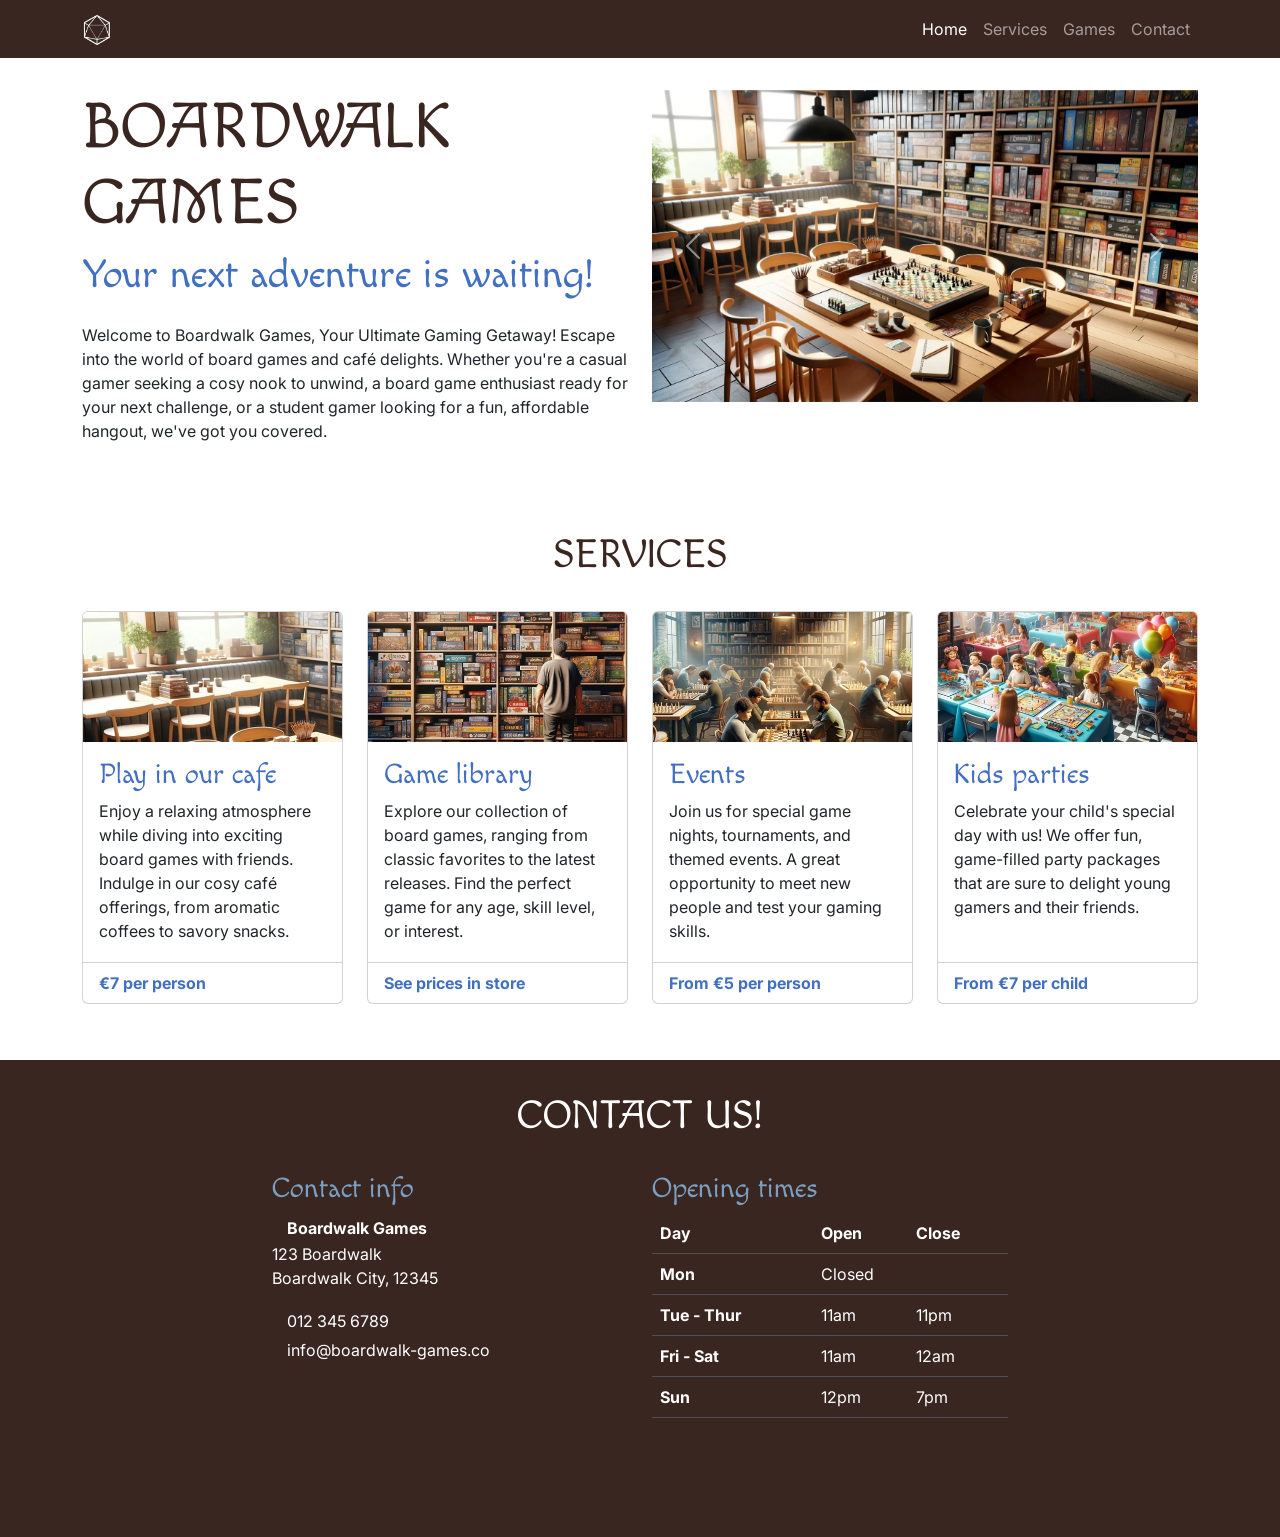
==== index.html @ fcf5553b "Style the contact section" ====
<!doctype html>
<html lang="en">
  <head>
    <meta charset="utf-8" />
    <meta name="viewport" content="width=device-width, initial-scale=1" />
    <meta
      name="description"
      content="Boardwalk Games, your ultimate gaming retreat!  Perfect for casual gamers, enthusiasts, and student gatherings.  Visit us for your next adventure in board gaming."
    />
    <title>Boardwalk Games | Home</title>

    <!-- favicons generated by favicon.io -->
    <link
      rel="apple-touch-icon"
      sizes="180x180"
      href="./assets/images/apple-touch-icon.png"
    />
    <link
      rel="icon"
      type="image/png"
      sizes="32x32"
      href="./assets/images/favicon-32x32.png"
    />
    <link
      rel="icon"
      type="image/png"
      sizes="16x16"
      href="./assets/images/favicon-16x16.png"
    />

    <!-- Bootstrap CSS -->
    <link
      href="https://cdn.jsdelivr.net/npm/bootstrap@5.3.8/dist/css/bootstrap.min.css"
      rel="stylesheet"
      integrity="sha384-sRIl4kxILFvY47J16cr9ZwB07vP4J8+LH7qKQnuqkuIAvNWLzeN8tE5YBujZqJLB"
      crossorigin="anonymous"
    />

    <!-- Font Awesome kit -->
    <link rel="stylesheet" href="./assets/css/all.min.css" />

    <!-- Custom CSS -->
    <link rel="stylesheet" href="./assets/css/style.css" />
  </head>

  <!-- Classes on body set to work with mt-auto on footer to ensure it always stays at the bottom of the page -->
  <body class="d-flex flex-column min-vh-100">
    <!-- Navigation -->
    <nav id="navbar" class="navbar navbar-expand-lg" data-bs-theme="dark">
      <div class="container">
        <a class="navbar-brand" href="index.html">
          <img
            src="./assets/images/logo-sm-white.png"
            alt="Boardwalk Games logo"
            class="logo"
          />
        </a>
        <button
          class="navbar-toggler"
          type="button"
          data-bs-toggle="collapse"
          data-bs-target="#navbarNav"
          aria-controls="navbarNav"
          aria-expanded="false"
          aria-label="Toggle navigation"
        >
          <span class="navbar-toggler-icon"></span>
        </button>
        <div class="collapse navbar-collapse" id="navbarNav">
          <ul class="navbar-nav ms-auto">
            <li class="nav-item">
              <a class="nav-link active" aria-current="page" href="index.html"
                >Home</a
              >
            </li>
            <li class="nav-item">
              <a class="nav-link" href="#">Services</a>
            </li>
            <li class="nav-item">
              <a class="nav-link" href="game-library.html">Games</a>
            </li>
            <li class="nav-item">
              <a class="nav-link" href="#contact">Contact</a>
            </li>
          </ul>
        </div>
      </div>
    </nav>

    <!-- Header with carousel -->
    <header id="header" class="container section">
      <div class="row">
        <div class="col-12 col-xl-6 text-center text-xl-start">
          <h1 class="display-3">Boardwalk Games</h1>
          <p class="lead display-6 sub-heading-color">
            Your next adventure is waiting!
          </p>
          <p class="my-4">
            Welcome to Boardwalk Games, Your Ultimate Gaming Getaway! Escape
            into the world of board games and café delights. Whether you're a
            casual gamer seeking a cosy nook to unwind, a board game enthusiast
            ready for your next challenge, or a student gamer looking for a fun,
            affordable hangout, we've got you covered.
          </p>
        </div>
        <div class="col-12 col-xl-6">
          <div
            id="carouselExampleAutoplaying"
            class="carousel slide"
            data-bs-ride="carousel"
          >
            <div class="carousel-inner">
              <div class="carousel-item active">
                <img
                  src="./assets/images/boardwalk-games-carousel-image-1.webp"
                  class="d-block w-100"
                  alt="The inside of Boardwalk Games with bookshelves filled with boardgames, and wooden tables to play at"
                />
              </div>
              <div class="carousel-item">
                <img
                  src="./assets/images/boardwalk-games-carousel-image-2.webp"
                  class="d-block w-100"
                  alt="The inside of Boardwalk Games with bookshelves filled with boardgames, and wooden tables to play at"
                />
              </div>
              <div class="carousel-item">
                <img
                  src="./assets/images/boardwalk-games-carousel-image-3.webp"
                  class="d-block w-100"
                  alt="The inside of Boardwalk Games with bookshelves filled with boardgames, and wooden tables to play at"
                />
              </div>
              <div class="carousel-item">
                <img
                  src="./assets/images/boardwalk-games-carousel-image-4.webp"
                  class="d-block w-100"
                  alt="The back-room at Boardwalk Games set up for a Dungeons and Dragons evening"
                />
              </div>
              <div class="carousel-item">
                <img
                  src="./assets/images/boardwalk-games-carousel-image-5.webp"
                  class="d-block w-100"
                  alt="A cup of steaming coffee on a wooden table, some playing cards, and a notebook"
                />
              </div>
              <div class="carousel-item">
                <img
                  src="./assets/images/boardwalk-games-carousel-image-6.webp"
                  class="d-block w-100"
                  alt="Students playing a card game at Boardwalk Games"
                />
              </div>
            </div>
            <button
              class="carousel-control-prev"
              type="button"
              data-bs-target="#carouselExampleAutoplaying"
              data-bs-slide="prev"
            >
              <span
                class="carousel-control-prev-icon"
                aria-hidden="true"
              ></span>
              <span class="visually-hidden">Previous</span>
            </button>
            <button
              class="carousel-control-next"
              type="button"
              data-bs-target="#carouselExampleAutoplaying"
              data-bs-slide="next"
            >
              <span
                class="carousel-control-next-icon"
                aria-hidden="true"
              ></span>
              <span class="visually-hidden">Next</span>
            </button>
          </div>
        </div>
      </div>
    </header>

    <!-- main element to hold all key sections of the home page. It is not part of the grid structure -->
    <main>
      <!-- Services section -->
      <section id="services" class="container section">
        <div class="row">
          <div class="col-12 text-center">
            <h2 class="display-6">Services</h2>
          </div>
          <div class="col-12 col-md-6 col-xl-3">
            <div class="card">
              <img
                src="./assets/images/services-1.webp"
                class="card-img-top"
                alt="Boardwalk games cafe table by a window, stacks of boardgames can be seen on the table"
              />
              <div class="card-body">
                <h3 class="card-title sub-heading-color">Play in our cafe</h3>
                <p class="card-text">
                  Enjoy a relaxing atmosphere while diving into exciting board
                  games with friends. Indulge in our cosy café offerings, from
                  aromatic coffees to savory snacks.
                </p>
              </div>
              <div class="card-footer">
                <p class="mb-0">€7 per person</p>
              </div>
            </div>
          </div>
          <div class="col-12 col-md-6 col-xl-3">
            <div class="card">
              <img
                src="./assets/images/services-2.webp"
                class="card-img-top"
                alt="Board games stacked in bookshelves, a man can be seen browsing the shelves"
              />
              <div class="card-body">
                <!-- bootstrap cards come as h5 by default, changed to h3 to fit project heading hierarchy -->
                <h3 class="card-title sub-heading-color">Game library</h3>
                <p class="card-text">
                  Explore our collection of board games, ranging from classic
                  favorites to the latest releases. Find the perfect game for
                  any age, skill level, or interest.
                </p>
              </div>
              <div class="card-footer">
                <p class="mb-0">See prices in store</p>
              </div>
            </div>
          </div>
          <div class="col-12 col-md-6 col-xl-3">
            <div class="card">
              <img src="./assets/images/services-3.webp" class="card-img-top" />
              <div class="card-body">
                <h3 class="card-title sub-heading-color">Events</h3>
                <p class="card-text">
                  Join us for special game nights, tournaments, and themed
                  events. A great opportunity to meet new people and test your
                  gaming skills.
                </p>
              </div>
              <div class="card-footer">
                <p class="mb-0">From €5 per person</p>
              </div>
            </div>
          </div>
          <div class="col-12 col-md-6 col-xl-3">
            <div class="card">
              <img
                src="./assets/images/services-4.webp"
                class="card-img-top"
                alt="A kids party being held at Boardwalk Games"
              />
              <div class="card-body">
                <h3 class="card-title sub-heading-color">Kids parties</h3>
                <p class="card-text">
                  Celebrate your child's special day with us! We offer fun,
                  game-filled party packages that are sure to delight young
                  gamers and their friends.
                </p>
              </div>
              <div class="card-footer">
                <p class="mb-0">From €7 per child</p>
              </div>
            </div>
          </div>
        </div>
      </section>
    </main>

    <!-- Footer / contact section -->
    <!-- mt-auto added to push footer to the bottom of the page -->
    <footer id="contact" class="mt-auto">
      <div class="container section">
        <div class="row justify-content-center">
          <div class="col-12 text-center">
            <h2 class="display-6">Contact us!</h2>
          </div>
          <!-- Contact info -->
          <div class="col-12 col-md-6 col-xl-4">
            <h3 class="sub-heading-color">Contact info</h3>
            <address>
              <strong
                ><i class="fa-solid fa-location-dot"></i> Boardwalk
                Games</strong
              ><br />
              123 Boardwalk<br />
              Boardwalk City, 12345
            </address>
            <p>
              <i class="fa-solid fa-phone"></i> 012 345 6789<br />
              <i class="fa-regular fa-paper-plane"></i> info@boardwalk-games.co
            </p>
            <div class="social-links my-4">
              <a
                href="https://www.instagram.com"
                target="_blank"
                aria-label="Visit our Instagram page (opens in a new tab)"
                rel="noopener"
                ><i class="fa-brands fa-instagram"></i
              ></a>
              <a
                href="https://www.facebook.com"
                target="_blank"
                aria-label="Visit our Facebook page (opens in a new tab)"
                rel="noopener"
                ><i class="fa-brands fa-square-facebook"></i
              ></a>
              <a
                href="https://www.x.com"
                target="_blank"
                aria-label="Visit our X feed (opens in a new tab)"
                rel="noopener"
                ><i class="fa-brands fa-x-twitter"></i
              ></a>
            </div>
          </div>

          <!-- Opening times -->
          <div class="col-12 col-md-6 col-xl-4">
            <h3 class="sub-heading-color">Opening times</h3>
            <table class="table table-dark">
              <thead>
                <tr>
                  <th scope="col">Day</th>
                  <th scope="col">Open</th>
                  <th scope="col">Close</th>
                </tr>
              </thead>
              <tbody>
                <tr>
                  <th scope="row">Mon</th>
                  <td colspan="2">Closed</td>
                </tr>
                <tr>
                  <th scope="row">Tue - Thur</th>
                  <td>11am</td>
                  <td>11pm</td>
                </tr>
                <tr>
                  <th scope="row">Fri - Sat</th>
                  <td>11am</td>
                  <td>12am</td>
                </tr>
                <tr>
                  <th scope="row">Sun</th>
                  <td>12pm</td>
                  <td>7pm</td>
                </tr>
              </tbody>
            </table>
          </div>
        </div>
      </div>
    </footer>

    <!-- Bootstrap JS -->
    <script
      src="https://cdn.jsdelivr.net/npm/bootstrap@5.3.8/dist/js/bootstrap.bundle.min.js"
      integrity="sha384-FKyoEForCGlyvwx9Hj09JcYn3nv7wiPVlz7YYwJrWVcXK/BmnVDxM+D2scQbITxI"
      crossorigin="anonymous"
    ></script>
  </body>
</html>
---- assets/css/style.css ----
/* Google Fonts import */
@import url('https://fonts.googleapis.com/css2?family=Inter:ital,opsz,wght@0,14..32,100..900;1,14..32,100..900&family=Macondo&display=swap');

/* CSS Variables */
:root {
    --primary-font: "Inter", sans-serif;
    --secondary-font: "Macondo", cursive;
    --primary-color: #3a2620; /* dark brown */
    --secondary-color: #aa9581; /* light brown */
    --highlight-color: #416fc2; /* blue */
    --highlight-color-light: #7a9fc2; /* light blue */
}

/* Global styles */

body {
    font-family: var(--primary-font);
}

h1,
h2,
h3 {
    font-family: var(--secondary-font);
    color: var(--primary-color);
}

h1,
h2 {
    text-transform: uppercase;
}

h2 {
    margin-bottom: 2rem;
}

.sub-heading-color {
    color: var(--highlight-color);
}

.section {
    margin-top: 2rem;
    margin-bottom: 2rem;
}

/* Navbar */

#navbar {
    background-color: var(--primary-color);
}

#navbar .logo {
    width: 30px;
}

/* Header */

#header .lead {
    font-family: var(--secondary-font);
}

/* Services */

#services .card-footer {
    font-weight: bold;
    color: var(--highlight-color);
    background-color: transparent;
}

#services .card {
    margin-bottom: 1.5rem;
}

/* Game library cards */

#new-games .card,
#fav-games .card {
    border: none;
}

/* Footer / contact */

#contact {
    background-color: var(--primary-color);
    color: white;
    padding-bottom: 3rem;
}

#contact h2 {
    color: white;
}

#contact .sub-heading-color {
    color: var(--highlight-color-light);
}

#contact i {
    color: var(--secondary-color);
    font-size: 1.2rem;
    margin-right: 15px;
}

#contact .social-links i {
    color: var(--highlight-color-light);
    font-size: 1.9rem;
    transition: color 0.3s ease-in-out;
}

#contact .social-links i:hover {
    color: var(--secondary-color);
}

#contact .table-dark * {
    background-color: transparent;
}

/* grid visualisation CSS for testing */

/* .container,
.row {
    border: 2px solid black;
}

.col-12 {
    border: 2px solid white;
    background-color: lightgray;
} */

/* Media queries */

/* Medium devices (tablets, 768px and up) */
@media screen and (min-width: 768px) {
    /* Make all service cards the same height for consistency */
    #services .card-body {
        min-height: 191px;
    }
}

/* Large devices (small laptops, 992px and up) */
@media screen and (min-width: 992px) {
    /* Make all service cards the same height for consistency */
    #services .card-body {
        min-height: auto;
    }
}

/* xl devices (large desktops, 1200px and up) */
@media screen and (min-width: 1200px) {
    /* Make all service cards the same height for consistency */
    #services .card-body {
        min-height: 220px;
    }
}

/* xxl devices (larger desktops, 1400px and up) */
@media screen and (min-width: 1400px) {
    /* Make all service cards the same height for consistency */
    #services .card-body {
        min-height: 195px;
    }
}
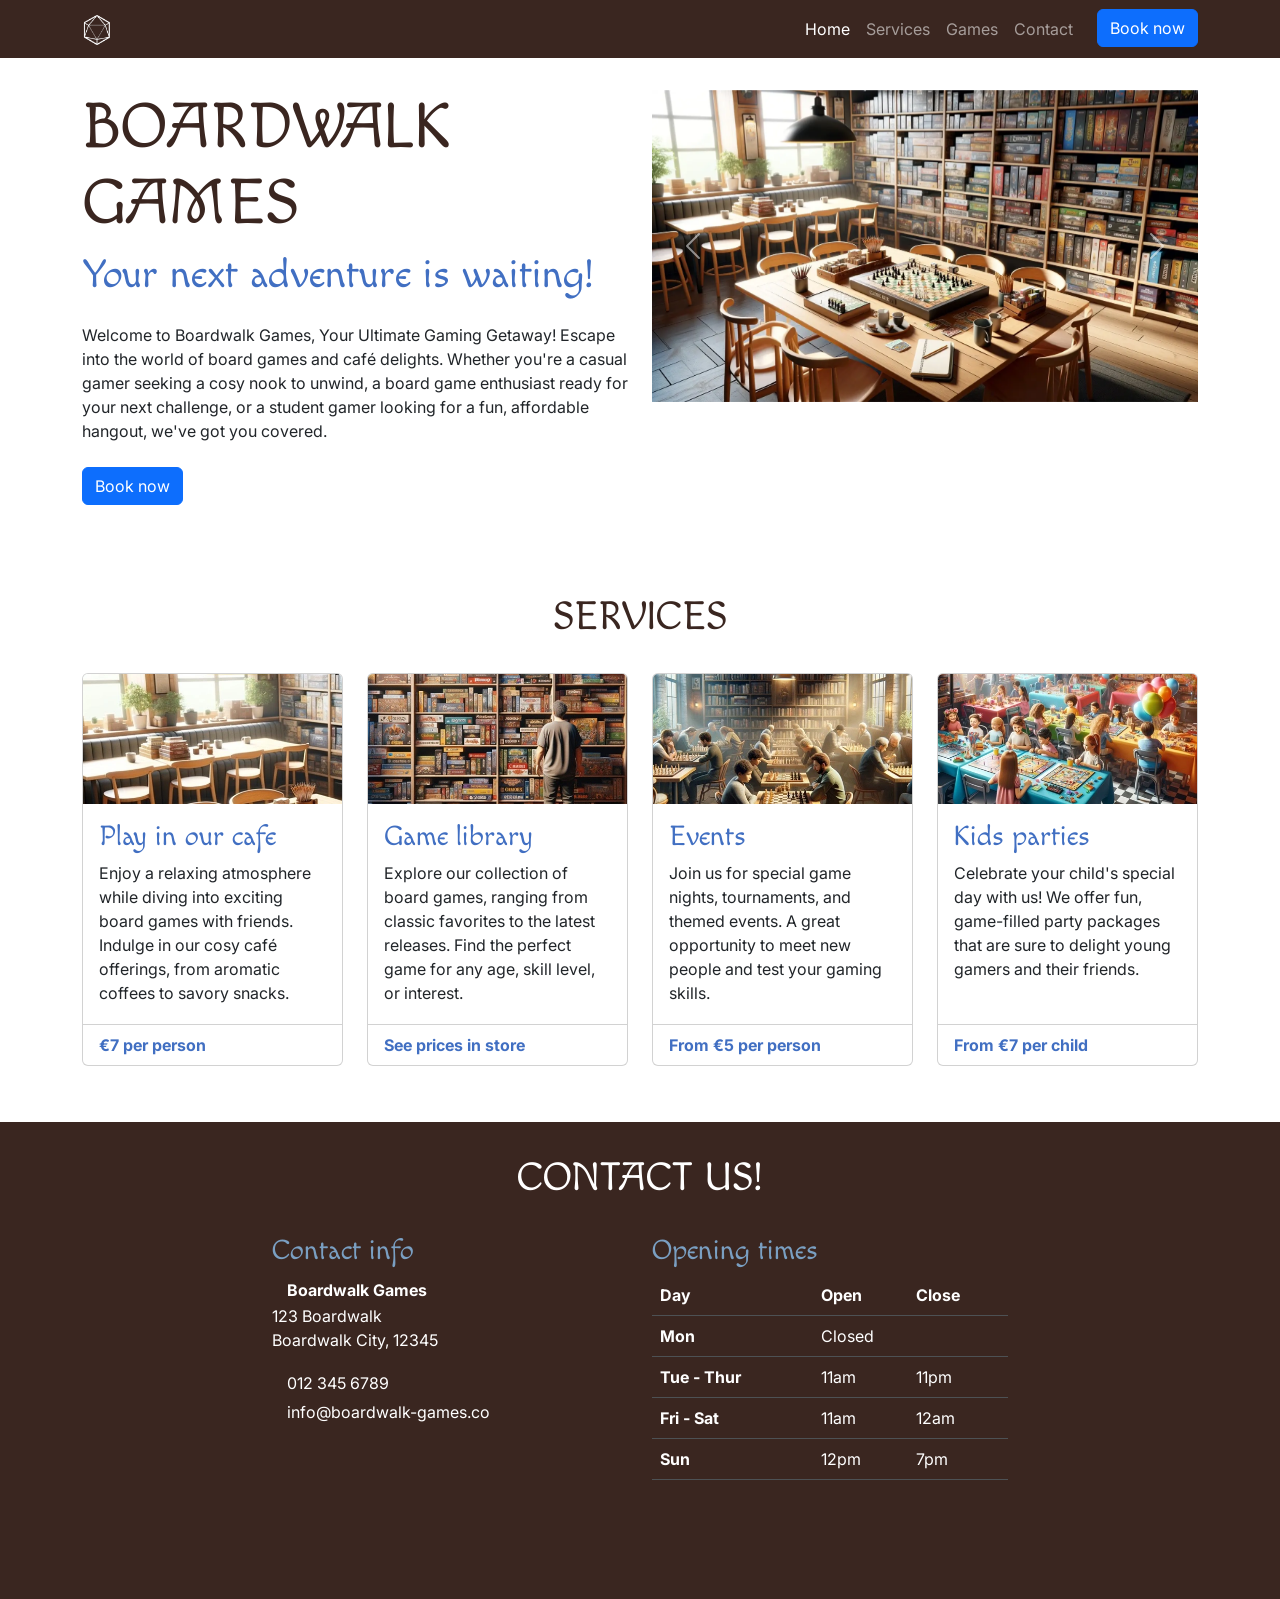
==== commit 76a2d917: "Add the booking inquiry form" ====
--- a/index.html
+++ b/index.html
@@ -82,6 +82,9 @@
             <li class="nav-item">
               <a class="nav-link" href="#contact">Contact</a>
             </li>
+            <li class="nav-item">
+                <a href="booking.html" class="btn btn-primary ms-lg-3">Book now</a>
+            </li>
           </ul>
         </div>
       </div>
@@ -102,6 +105,7 @@
             ready for your next challenge, or a student gamer looking for a fun,
             affordable hangout, we've got you covered.
           </p>
+          <a href="booking.html" class="btn btn-primary mb-4">Book now</a>
         </div>
         <div class="col-12 col-xl-6">
           <div
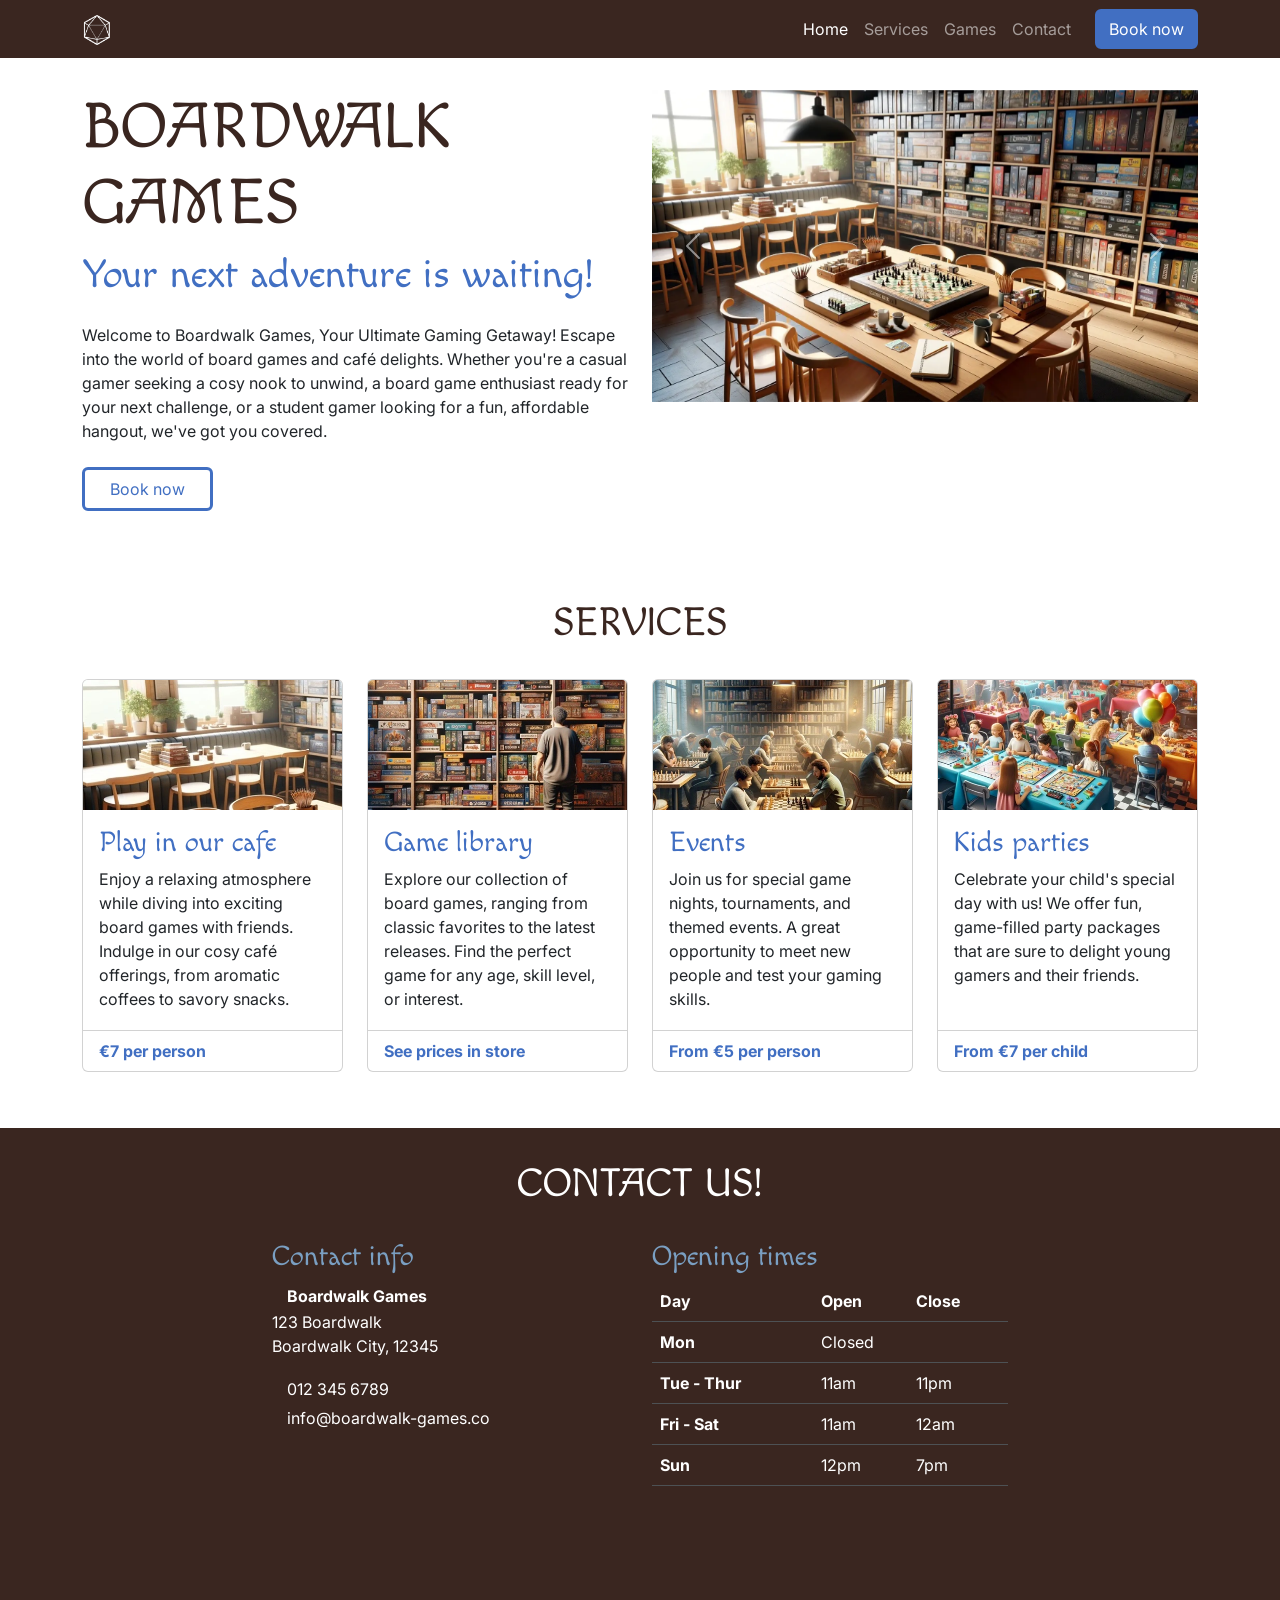
==== commit 7b8b606e: "Style buttons to match colour scheme" ====
--- a/index.html
+++ b/index.html
@@ -83,7 +83,7 @@
               <a class="nav-link" href="#contact">Contact</a>
             </li>
             <li class="nav-item">
-                <a href="booking.html" class="btn btn-primary ms-lg-3">Book now</a>
+                <a href="booking.html" class="btn custom-button-filled ms-lg-3">Book now</a>
             </li>
           </ul>
         </div>
@@ -105,7 +105,7 @@
             ready for your next challenge, or a student gamer looking for a fun,
             affordable hangout, we've got you covered.
           </p>
-          <a href="booking.html" class="btn btn-primary mb-4">Book now</a>
+          <a href="booking.html" class="btn custom-button-outline mb-4">Book now</a>
         </div>
         <div class="col-12 col-xl-6">
           <div
--- a/assets/css/style.css
+++ b/assets/css/style.css
@@ -40,6 +40,31 @@
 .section {
     margin-top: 2rem;
     margin-bottom: 2rem;
+}
+
+/* Buttons */
+
+.custom-button-filled {
+    border: 2px solid var(--highlight-color);
+    background-color: var(--highlight-color);
+    color: white;
+}
+
+.custom-button-filled:hover {
+    border: 2px solid var(--secondary-color);
+    background-color: var(--secondary-color);
+    color: white;
+}
+
+.custom-button-outline {
+    border: 3px solid var(--highlight-color);
+    padding: 7px 25px;
+    color: var(--highlight-color);
+}
+
+.custom-button-outline:hover {
+    background-color: var(--highlight-color);
+    color: white;
 }
 
 /* Navbar */
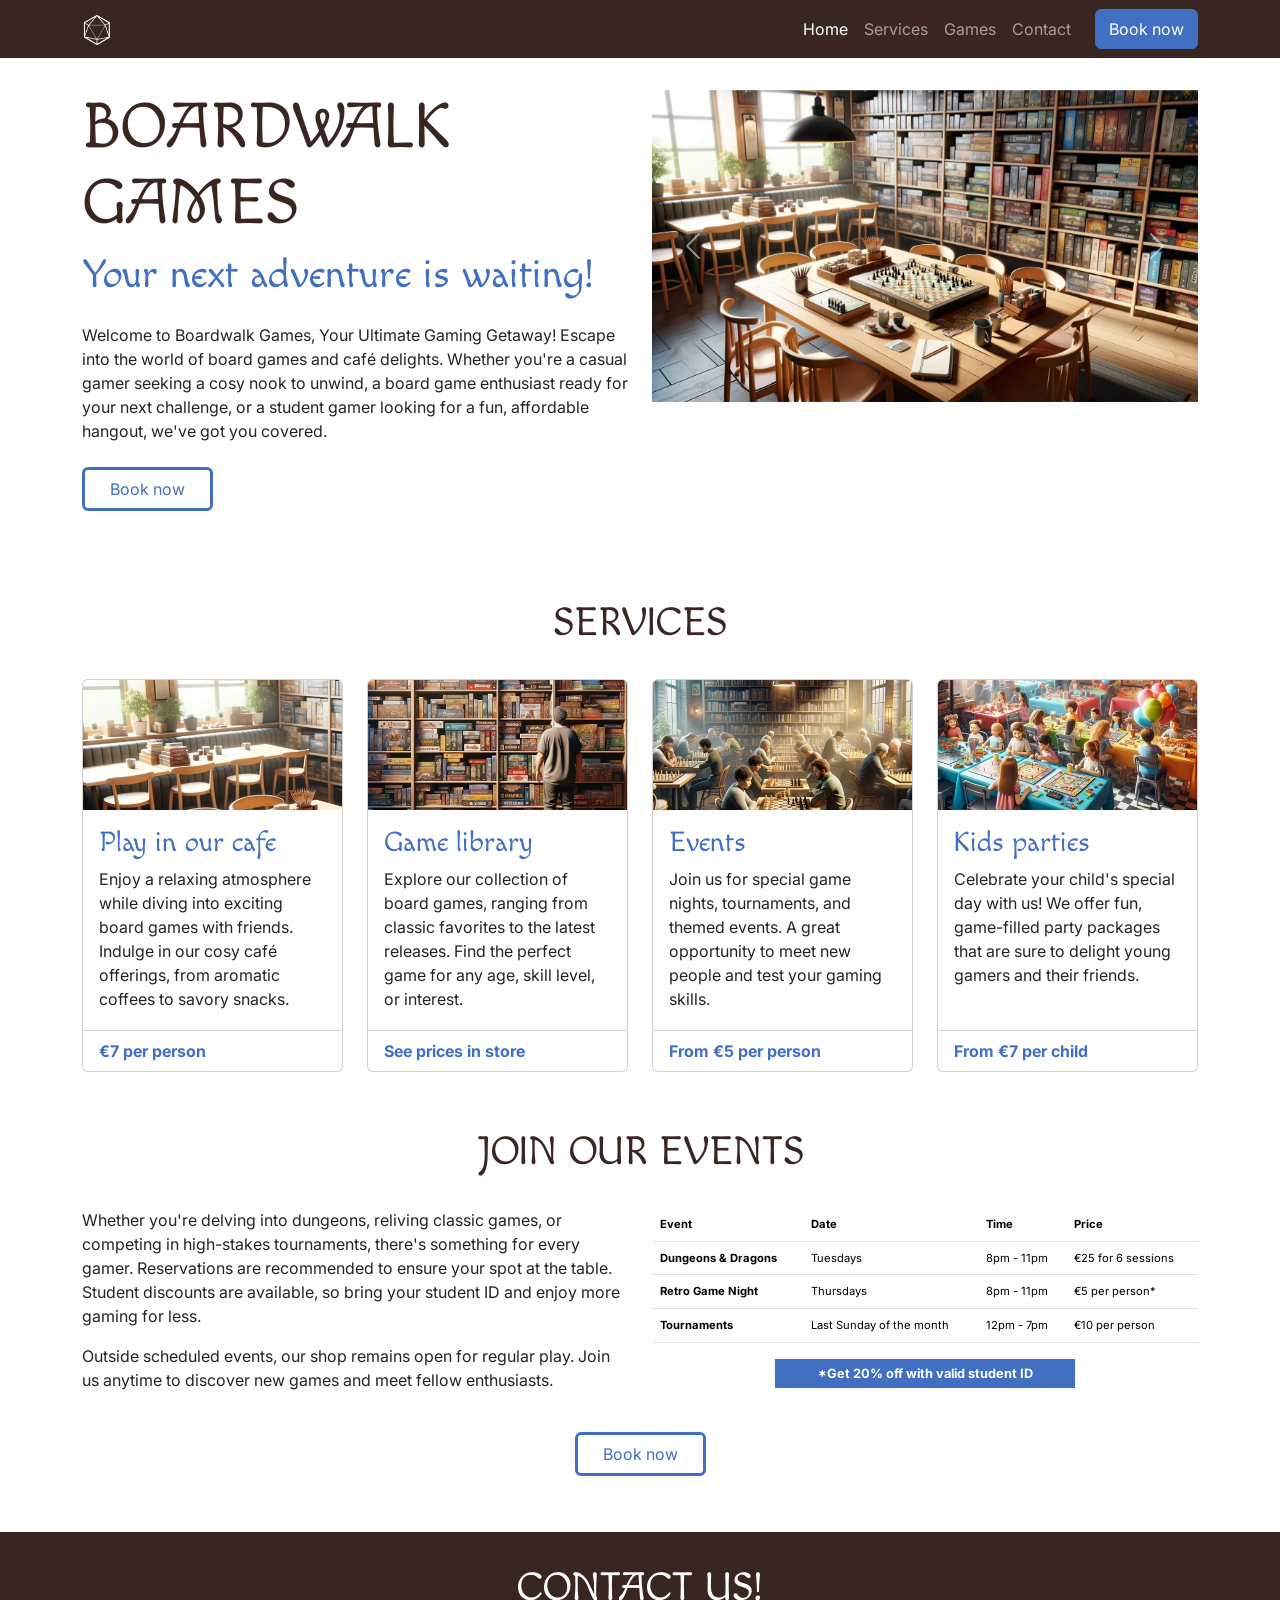
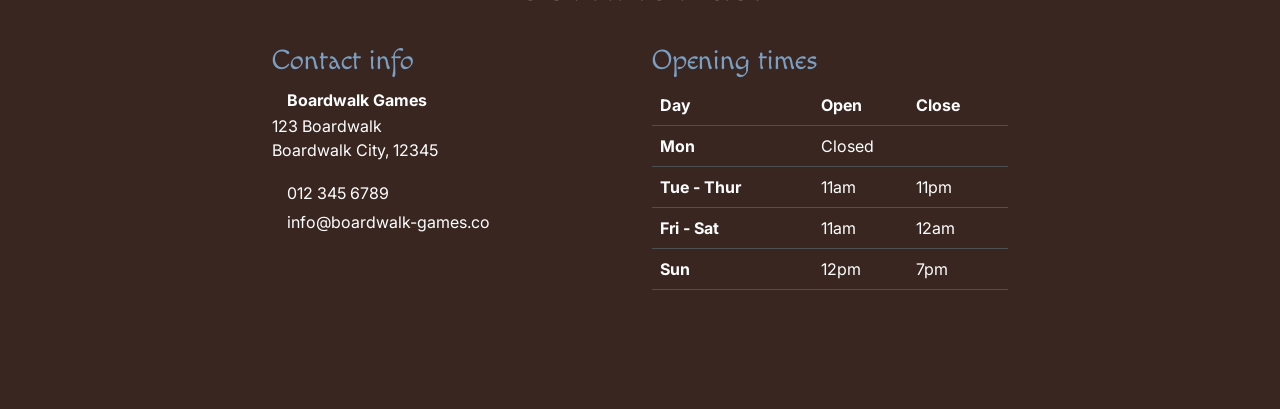
==== commit b10eae95: "Add events section" ====
--- a/index.html
+++ b/index.html
@@ -83,7 +83,9 @@
               <a class="nav-link" href="#contact">Contact</a>
             </li>
             <li class="nav-item">
-                <a href="booking.html" class="btn custom-button-filled ms-lg-3">Book now</a>
+              <a href="booking.html" class="btn custom-button-filled ms-lg-3"
+                >Book now</a
+              >
             </li>
           </ul>
         </div>
@@ -105,7 +107,9 @@
             ready for your next challenge, or a student gamer looking for a fun,
             affordable hangout, we've got you covered.
           </p>
-          <a href="booking.html" class="btn custom-button-outline mb-4">Book now</a>
+          <a href="booking.html" class="btn custom-button-outline mb-4"
+            >Book now</a
+          >
         </div>
         <div class="col-12 col-xl-6">
           <div
@@ -270,6 +274,67 @@
                 <p class="mb-0">From €7 per child</p>
               </div>
             </div>
+          </div>
+        </div>
+      </section>
+      <section id="events" class="container section">
+        <div class="row">
+          <div class="col-12">
+            <h2 class="display-6 text-center">Join our events</h2>
+          </div>
+
+          <div class="col-12 col-xl-6">
+            <p>
+              Whether you're delving into dungeons, reliving classic games, or
+              competing in high-stakes tournaments, there's something for every
+              gamer. Reservations are recommended to ensure your spot at the
+              table. Student discounts are available, so bring your student ID
+              and enjoy more gaming for less.
+            </p>
+            <p>
+              Outside scheduled events, our shop remains open for regular play.
+              Join us anytime to discover new games and meet fellow enthusiasts.
+            </p>
+          </div>
+          <div class="col-12 col-xl-6">
+            <table class="table table-hover">
+              <thead>
+                <tr>
+                  <th scope="col">Event</th>
+                  <th scope="col">Date</th>
+                  <th scope="col">Time</th>
+                  <th scope="col">Price</th>
+                </tr>
+              </thead>
+              <tbody>
+                <tr>
+                  <th scope="row">Dungeons & Dragons</th>
+                  <td>Tuesdays</td>
+                  <td>8pm - 11pm</td>
+                  <td>€25 for 6 sessions</td>
+                </tr>
+                <tr>
+                  <th scope="row">Retro Game Night</th>
+                  <td>Thursdays</td>
+                  <td>8pm - 11pm</td>
+                  <td>€5 per person*</td>
+                </tr>
+                <tr>
+                  <th scope="row">Tournaments</th>
+                  <td>Last Sunday of the month</td>
+                  <td>12pm - 7pm</td>
+                  <td>€10 per person</td>
+                </tr>
+              </tbody>
+            </table>
+            <p class="student-discount text-center">
+              *Get 20% off with valid student ID
+            </p>
+          </div>
+          <div class="col-12 text-center">
+            <a href="booking.html" class="btn custom-button-outline my-4"
+              >Book now</a
+            >
           </div>
         </div>
       </section>
--- a/assets/css/style.css
+++ b/assets/css/style.css
@@ -95,6 +95,27 @@
     margin-bottom: 1.5rem;
 }
 
+/* Events */
+
+#events .table {
+    /* events table font size small enough that 
+      the table doesn't overflow on xs screens. 
+      Size set back to 1rem in a media query 
+      for sm screens and up */
+    font-size: 0.7rem;
+}
+
+.student-discount {
+    background-color: var(--highlight-color);
+    font-weight: bold;
+    color: white;
+    display: block;
+    max-width: 300px;
+    margin: auto;
+    padding: 5px 10px;
+    font-size: 0.8rem;
+}
+
 /* Game library cards */
 
 #new-games .card,
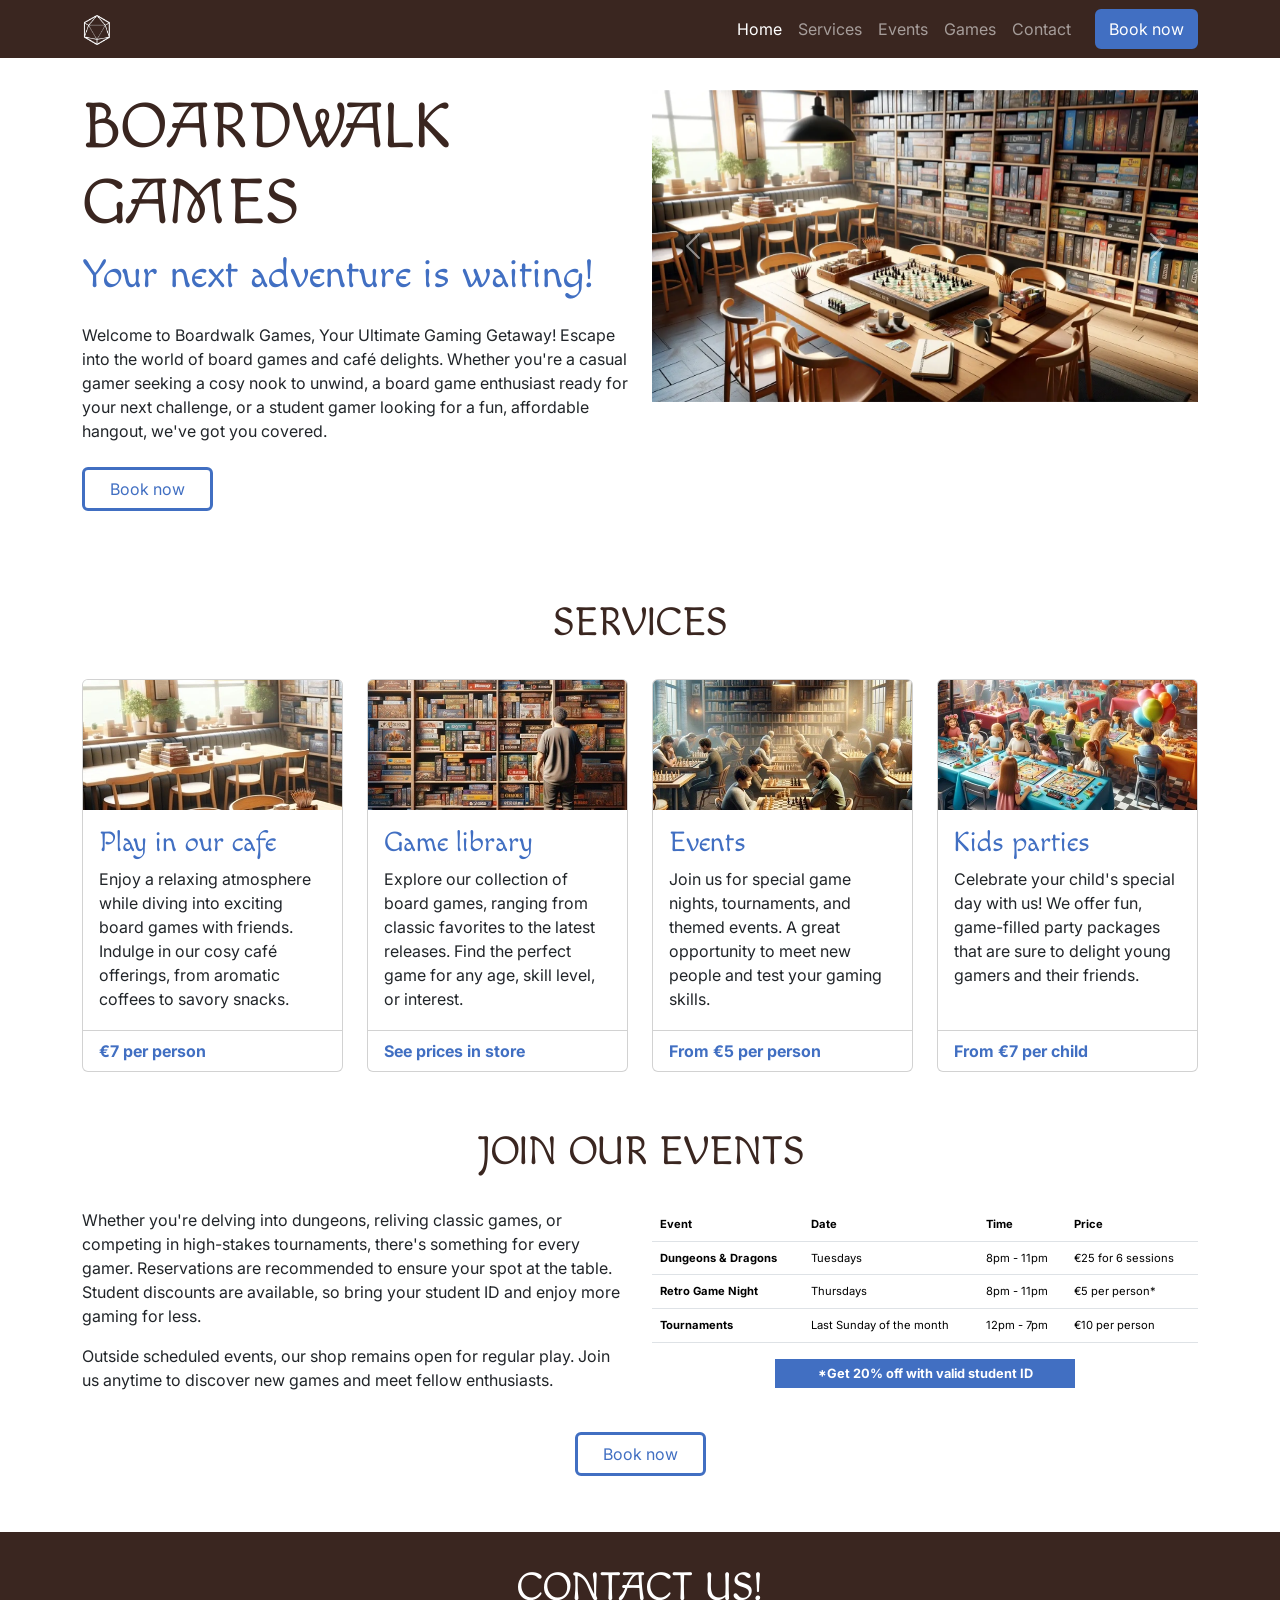
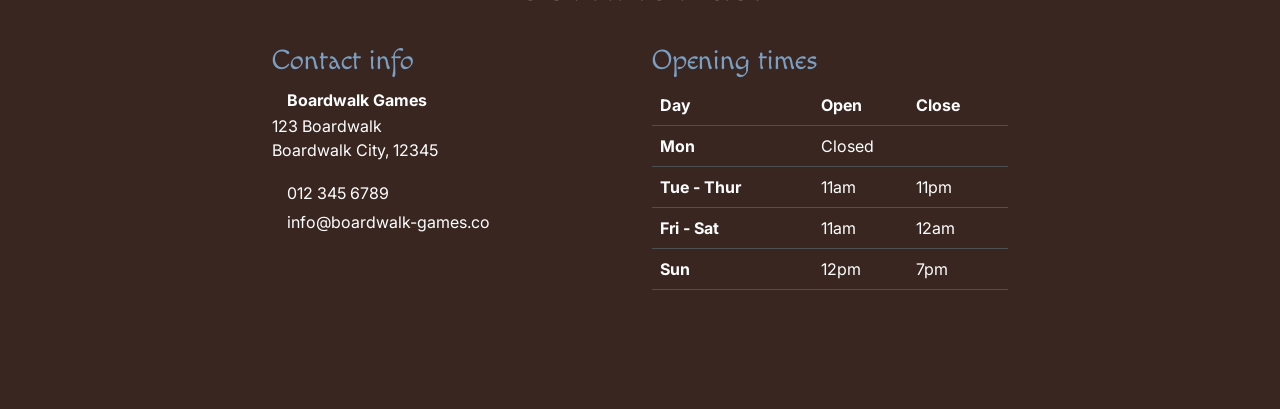
==== commit 0cacf101: "Navigation links href fixed" ====
--- a/index.html
+++ b/index.html
@@ -74,7 +74,10 @@
               >
             </li>
             <li class="nav-item">
-              <a class="nav-link" href="#">Services</a>
+              <a class="nav-link" href="#services">Services</a>
+            </li>
+            <li class="nav-item">
+              <a class="nav-link" href="#events">Events</a>
             </li>
             <li class="nav-item">
               <a class="nav-link" href="game-library.html">Games</a>
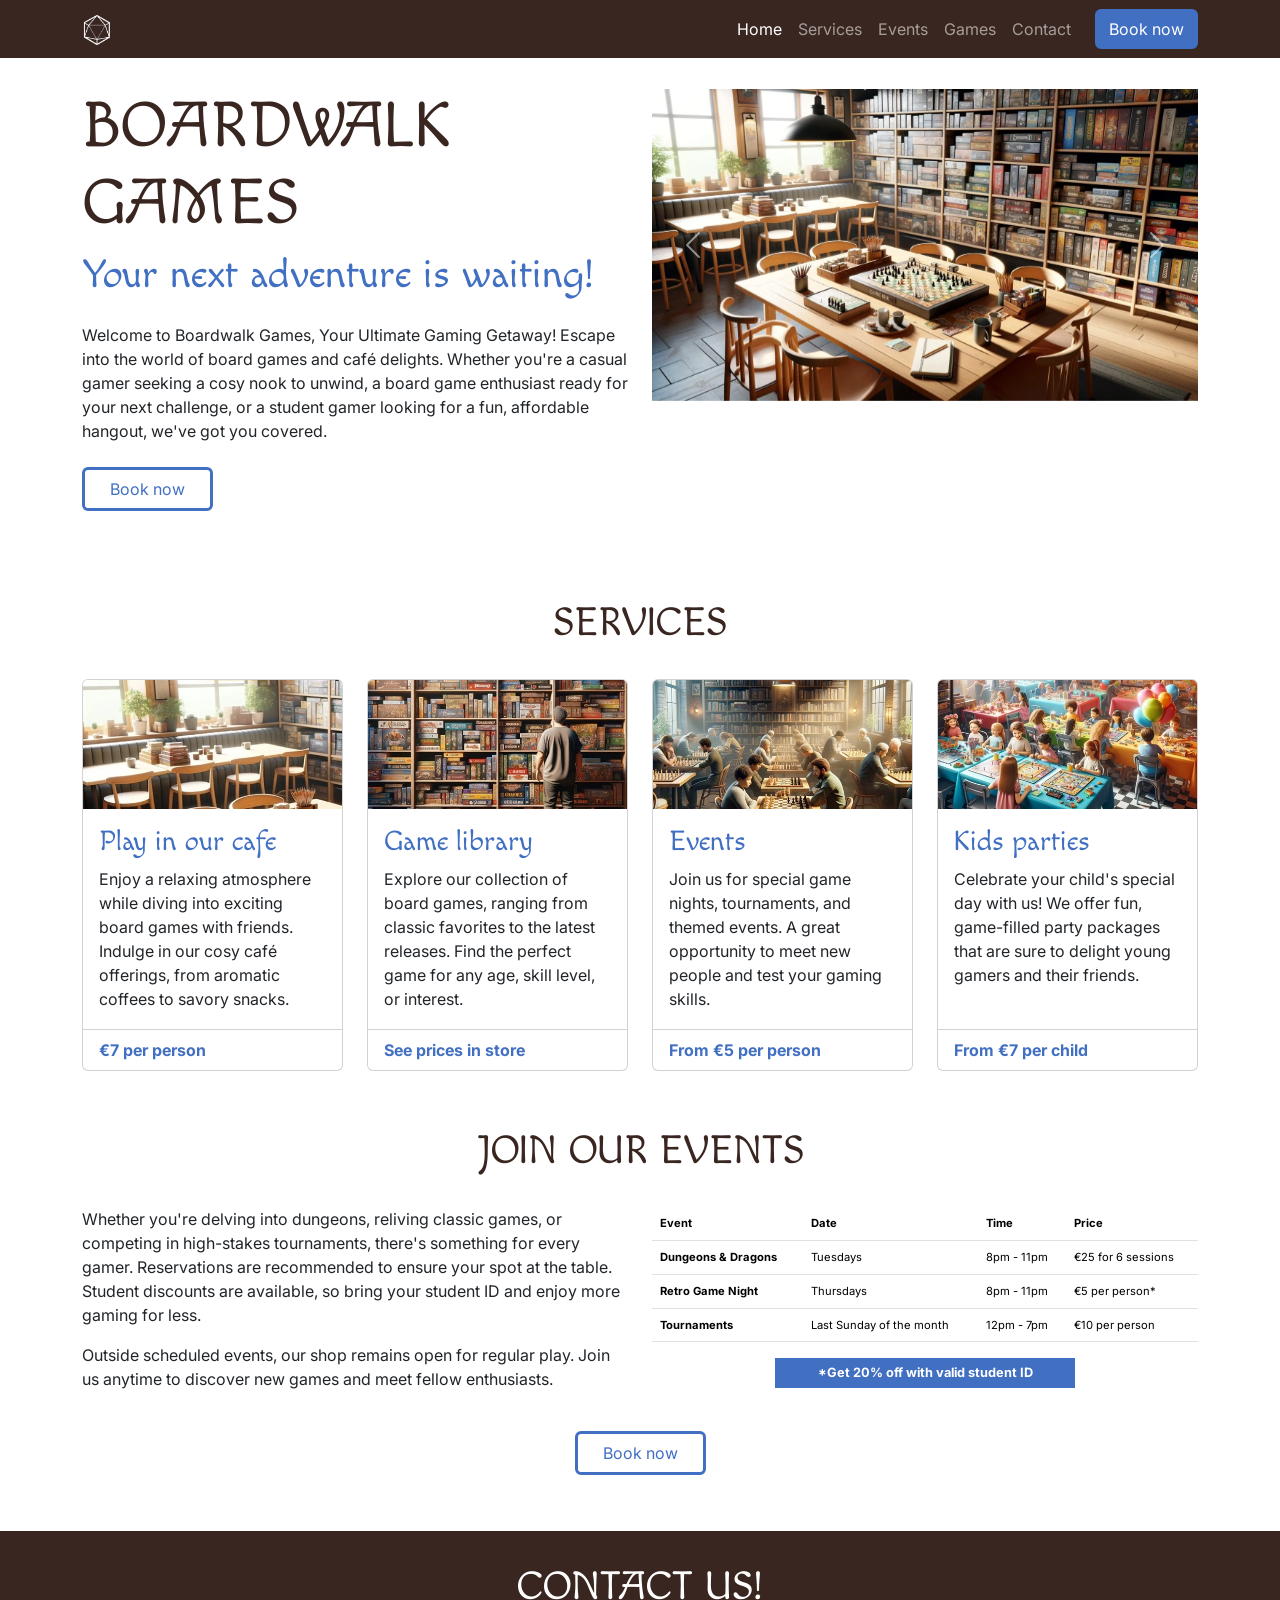
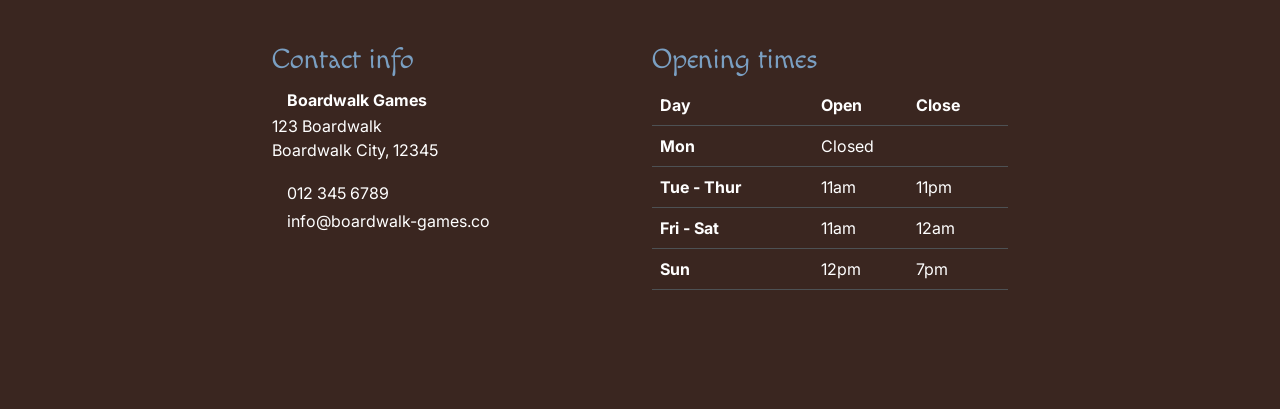
==== commit b33e10fd: "Fix navbar to the top of the page" ====
--- a/index.html
+++ b/index.html
@@ -46,7 +46,7 @@
   <!-- Classes on body set to work with mt-auto on footer to ensure it always stays at the bottom of the page -->
   <body class="d-flex flex-column min-vh-100">
     <!-- Navigation -->
-    <nav id="navbar" class="navbar navbar-expand-lg" data-bs-theme="dark">
+    <nav id="navbar" class="navbar navbar-expand-lg fixed-top" data-bs-theme="dark">
       <div class="container">
         <a class="navbar-brand" href="index.html">
           <img
--- a/assets/css/style.css
+++ b/assets/css/style.css
@@ -15,6 +15,7 @@
 
 body {
     font-family: var(--primary-font);
+    padding-top: 57.15px; /* pushes the top of the header down under fixed navbar */
 }
 
 h1,
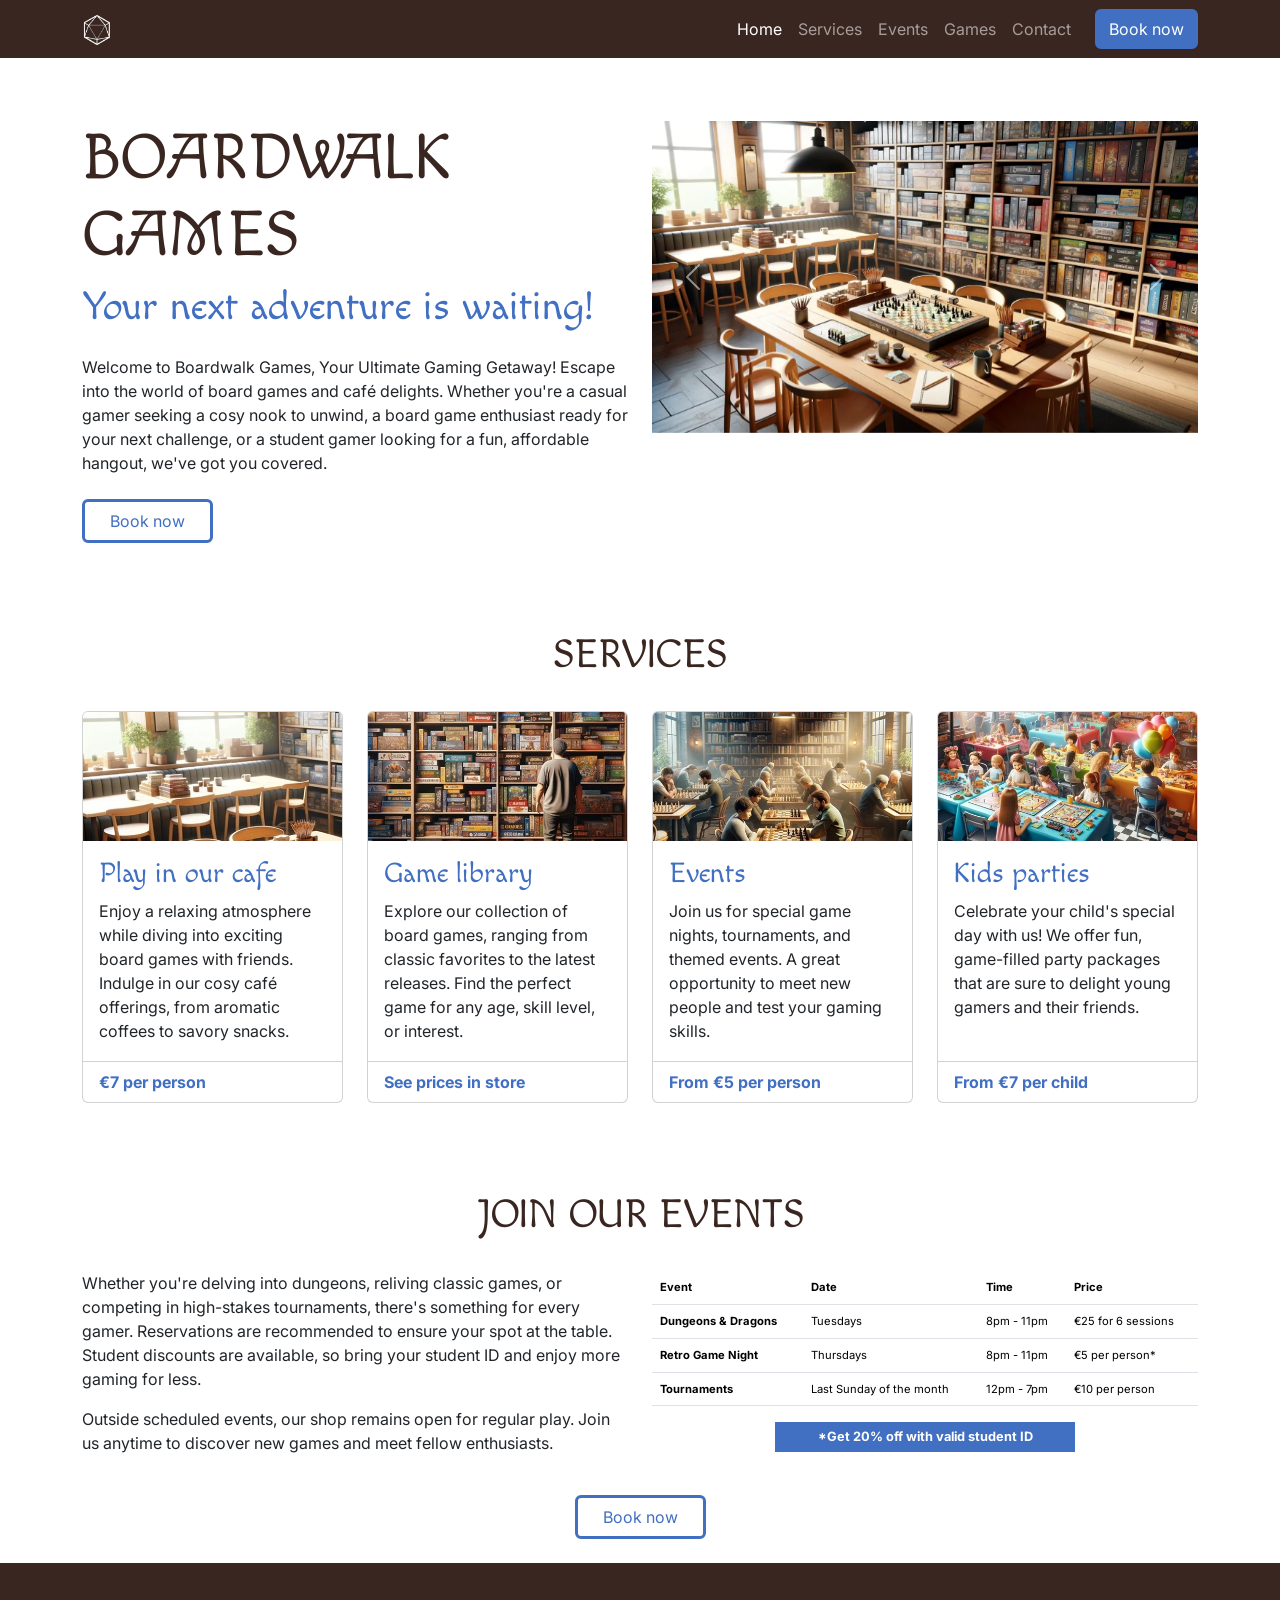
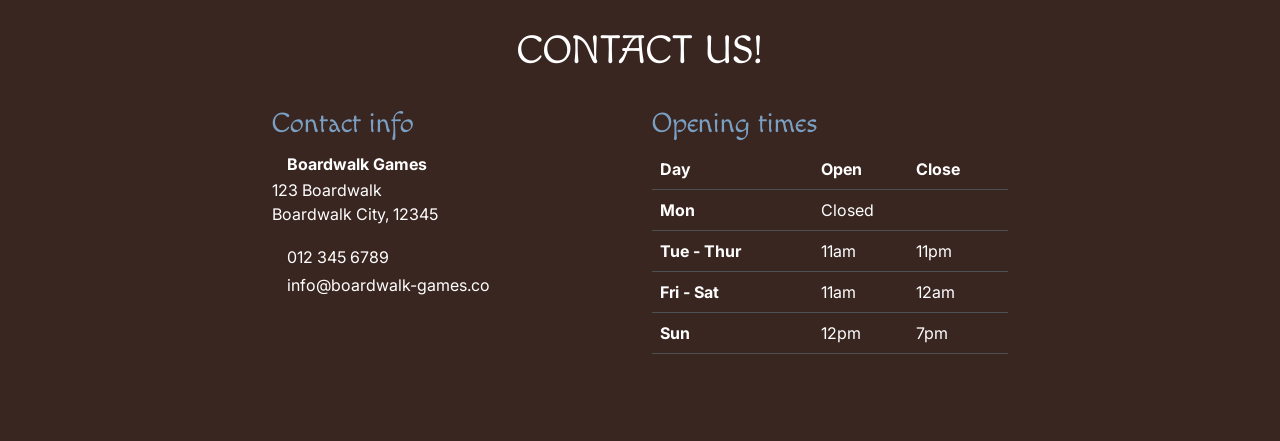
==== commit aadf3fe6: "Add JavaScript to ensure the navbar closes when clicking internal links" ====
--- a/index.html
+++ b/index.html
@@ -435,5 +435,6 @@
       integrity="sha384-FKyoEForCGlyvwx9Hj09JcYn3nv7wiPVlz7YYwJrWVcXK/BmnVDxM+D2scQbITxI"
       crossorigin="anonymous"
     ></script>
+    <script src="./assets/js/script.js" async defer></script>
   </body>
 </html>
--- a/assets/css/style.css
+++ b/assets/css/style.css
@@ -39,8 +39,7 @@
 }
 
 .section {
-    margin-top: 2rem;
-    margin-bottom: 2rem;
+    padding-top: 4rem; /* prevent navbar overlap */
 }
 
 /* Buttons */
